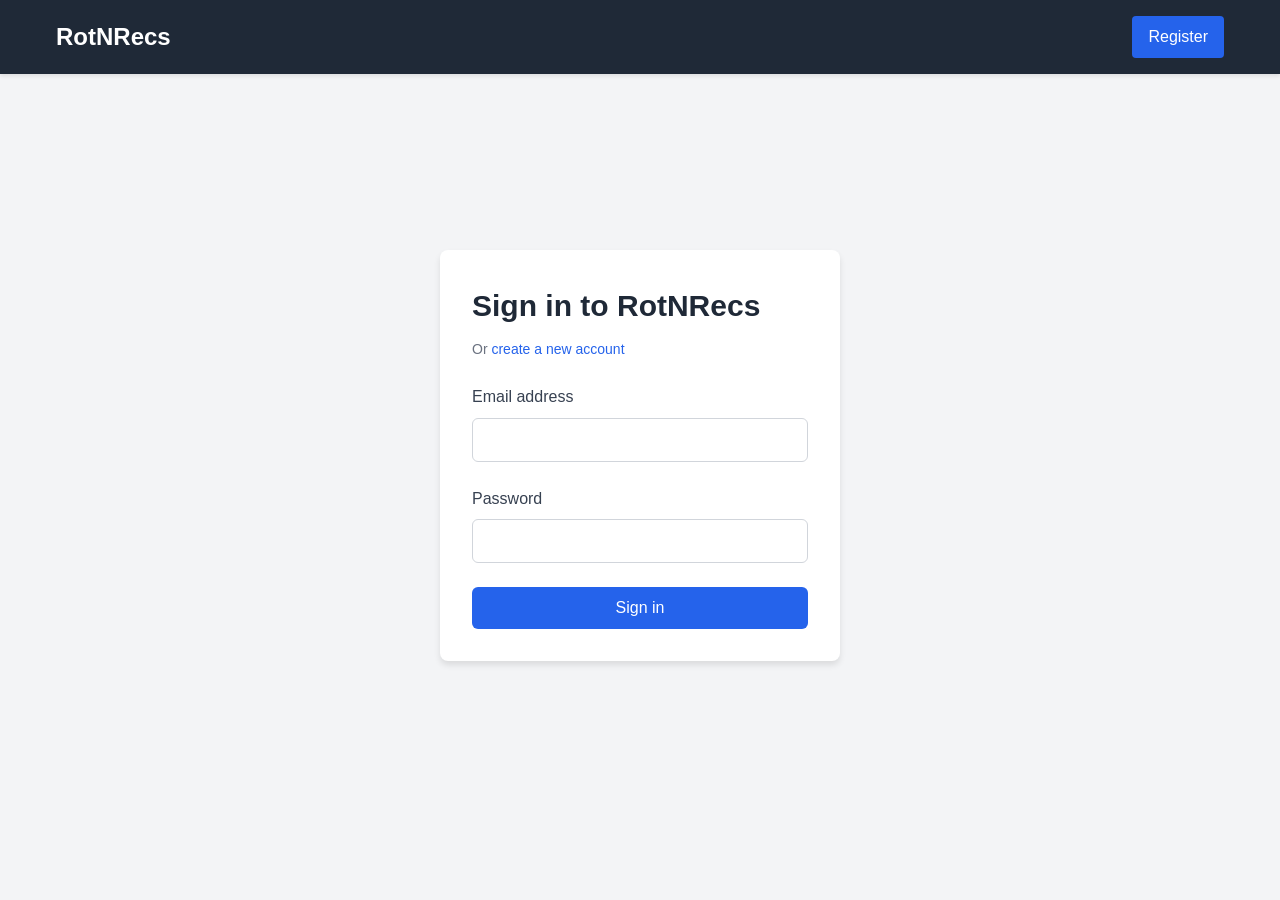
==== frontend/login.html @ 2807fc51 "Inital Frontend Commit" ====
<!DOCTYPE html>
<html lang="en">
<head>
    <meta charset="UTF-8">
    <meta name="viewport" content="width=device-width, initial-scale=1.0">
    <title>Login - RotNRecs</title>
    <link rel="stylesheet" href="styles.css">
</head>
<body>
    <nav class="navbar">
        <div class="nav-container">
            <a href="index.html" class="nav-logo">RotNRecs</a>
            <div class="nav-links">
                <a href="register.html" class="nav-register">Register</a>
            </div>
        </div>
    </nav>

    <main class="main-content">
        <div class="auth-container">
            <div class="auth-card">
                <h2>Sign in to RotNRecs</h2>
                <p class="auth-subtitle">Or <a href="register.html">create a new account</a></p>
                
                <form id="login-form" class="auth-form">
                    <div class="form-group">
                        <label for="email">Email address</label>
                        <input type="email" id="email" name="email" required>
                    </div>
                    
                    <div class="form-group">
                        <label for="password">Password</label>
                        <input type="password" id="password" name="password" required>
                    </div>

                    <div id="error-message" class="error-message" style="display: none;"></div>

                    <button type="submit" class="btn btn-primary btn-full">Sign in</button>
                </form>
            </div>
        </div>
    </main>

    <script src="auth.js"></script>
</body>
</html>
---- frontend/styles.css ----
/* Reset and Base Styles */
* {
    margin: 0;
    padding: 0;
    box-sizing: border-box;
}

body {
    font-family: -apple-system, BlinkMacSystemFont, 'Segoe UI', 'Roboto', 'Oxygen',
        'Ubuntu', 'Cantarell', 'Fira Sans', 'Droid Sans', 'Helvetica Neue', sans-serif;
    -webkit-font-smoothing: antialiased;
    -moz-osx-font-smoothing: grayscale;
    background-color: #f3f4f6;
    color: #1f2937;
    line-height: 1.6;
}

/* Navigation */
.navbar {
    background-color: #1f2937;
    color: white;
    padding: 1rem 0;
    box-shadow: 0 2px 4px rgba(0, 0, 0, 0.1);
}

.nav-container {
    max-width: 1200px;
    margin: 0 auto;
    padding: 0 1rem;
    display: flex;
    justify-content: space-between;
    align-items: center;
}

.nav-logo {
    font-size: 1.5rem;
    font-weight: bold;
    color: white;
    text-decoration: none;
}

.nav-links {
    display: flex;
    gap: 1rem;
    align-items: center;
}

.nav-links a {
    color: white;
    text-decoration: none;
    padding: 0.5rem 1rem;
    border-radius: 0.25rem;
    transition: background-color 0.2s;
}

.nav-links a:hover {
    background-color: #374151;
}

.nav-register {
    background-color: #2563eb;
}

.nav-register:hover {
    background-color: #1d4ed8;
}

/* Main Content */
.main-content {
    min-height: calc(100vh - 80px);
    padding: 2rem 0;
}

.container {
    max-width: 1200px;
    margin: 0 auto;
    padding: 0 1rem;
}

/* Buttons */
.btn {
    display: inline-block;
    padding: 0.75rem 1.5rem;
    border: none;
    border-radius: 0.375rem;
    font-size: 1rem;
    font-weight: 500;
    text-decoration: none;
    cursor: pointer;
    transition: background-color 0.2s;
    text-align: center;
}

.btn-primary {
    background-color: #2563eb;
    color: white;
}

.btn-primary:hover {
    background-color: #1d4ed8;
}

.btn-secondary {
    background-color: #6b7280;
    color: white;
}

.btn-secondary:hover {
    background-color: #4b5563;
}

.btn-full {
    width: 100%;
}

/* Auth Pages */
.auth-container {
    display: flex;
    justify-content: center;
    align-items: center;
    min-height: calc(100vh - 200px);
    padding: 2rem;
}

.auth-card {
    background: white;
    padding: 2rem;
    border-radius: 0.5rem;
    box-shadow: 0 4px 6px rgba(0, 0, 0, 0.1);
    width: 100%;
    max-width: 400px;
}

.auth-card h2 {
    margin-bottom: 0.5rem;
    font-size: 1.875rem;
    font-weight: bold;
}

.auth-subtitle {
    margin-bottom: 1.5rem;
    color: #6b7280;
    font-size: 0.875rem;
}

.auth-subtitle a {
    color: #2563eb;
    text-decoration: none;
}

.auth-subtitle a:hover {
    text-decoration: underline;
}

/* Forms */
.auth-form {
    margin-top: 1.5rem;
}

.form-group {
    margin-bottom: 1.5rem;
}

.form-group label {
    display: block;
    margin-bottom: 0.5rem;
    font-weight: 500;
    color: #374151;
}

.form-group input {
    width: 100%;
    padding: 0.75rem;
    border: 1px solid #d1d5db;
    border-radius: 0.375rem;
    font-size: 1rem;
    transition: border-color 0.2s, box-shadow 0.2s;
}

.form-group input:focus {
    outline: none;
    border-color: #2563eb;
    box-shadow: 0 0 0 3px rgba(37, 99, 235, 0.1);
}

.form-group small {
    display: block;
    margin-top: 0.25rem;
    color: #6b7280;
    font-size: 0.875rem;
}

/* Error Messages */
.error-message {
    background-color: #fef2f2;
    border: 1px solid #fecaca;
    color: #991b1b;
    padding: 1rem;
    border-radius: 0.375rem;
    margin-bottom: 1rem;
}

/* Home Page */
.subtitle {
    font-size: 1.25rem;
    color: #6b7280;
    margin-bottom: 2rem;
}

.cta-buttons {
    display: flex;
    gap: 1rem;
    justify-content: center;
}

/* Responsive */
@media (max-width: 768px) {
    .nav-container {
        flex-direction: column;
        gap: 1rem;
    }

    .nav-links {
        flex-wrap: wrap;
        justify-content: center;
    }

    .cta-buttons {
        flex-direction: column;
    }
}
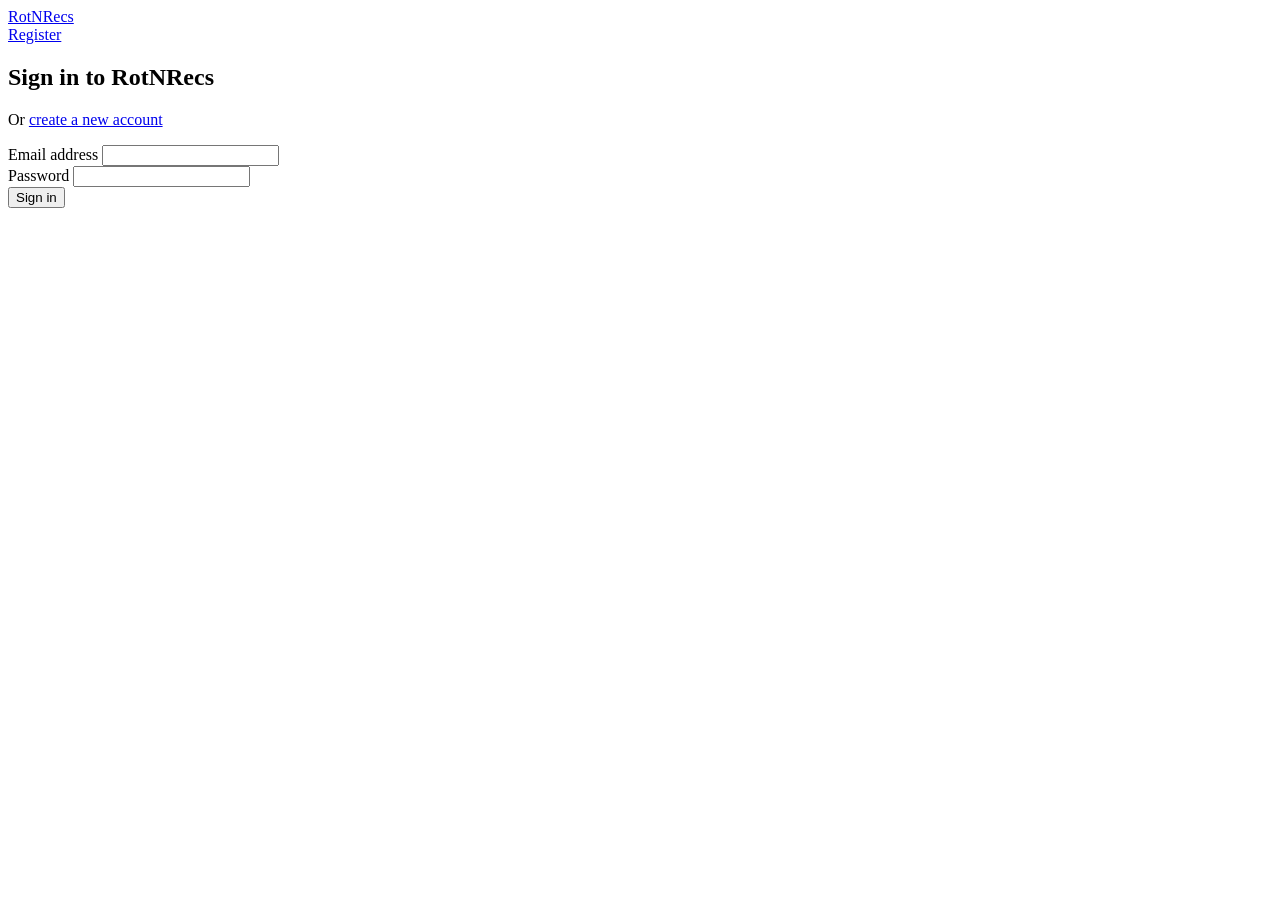
==== commit 930270ab: "finished login db" ====
--- a/frontend/login.html
+++ b/frontend/login.html
@@ -4,7 +4,7 @@
     <meta charset="UTF-8">
     <meta name="viewport" content="width=device-width, initial-scale=1.0">
     <title>Login - RotNRecs</title>
-    <link rel="stylesheet" href="styles.css">
+    <link rel="stylesheet" href="/static/styles.css">
 </head>
 <body>
     <nav class="navbar">
@@ -22,7 +22,7 @@
                 <h2>Sign in to RotNRecs</h2>
                 <p class="auth-subtitle">Or <a href="register.html">create a new account</a></p>
                 
-                <form id="login-form" class="auth-form">
+                <form id="login-form" class="auth-form" method = POST>
                     <div class="form-group">
                         <label for="email">Email address</label>
                         <input type="email" id="email" name="email" required>
@@ -41,7 +41,7 @@
         </div>
     </main>
 
-    <script src="auth.js"></script>
+    <script src="/static/auth.js"></script>
 </body>
 </html>
 
